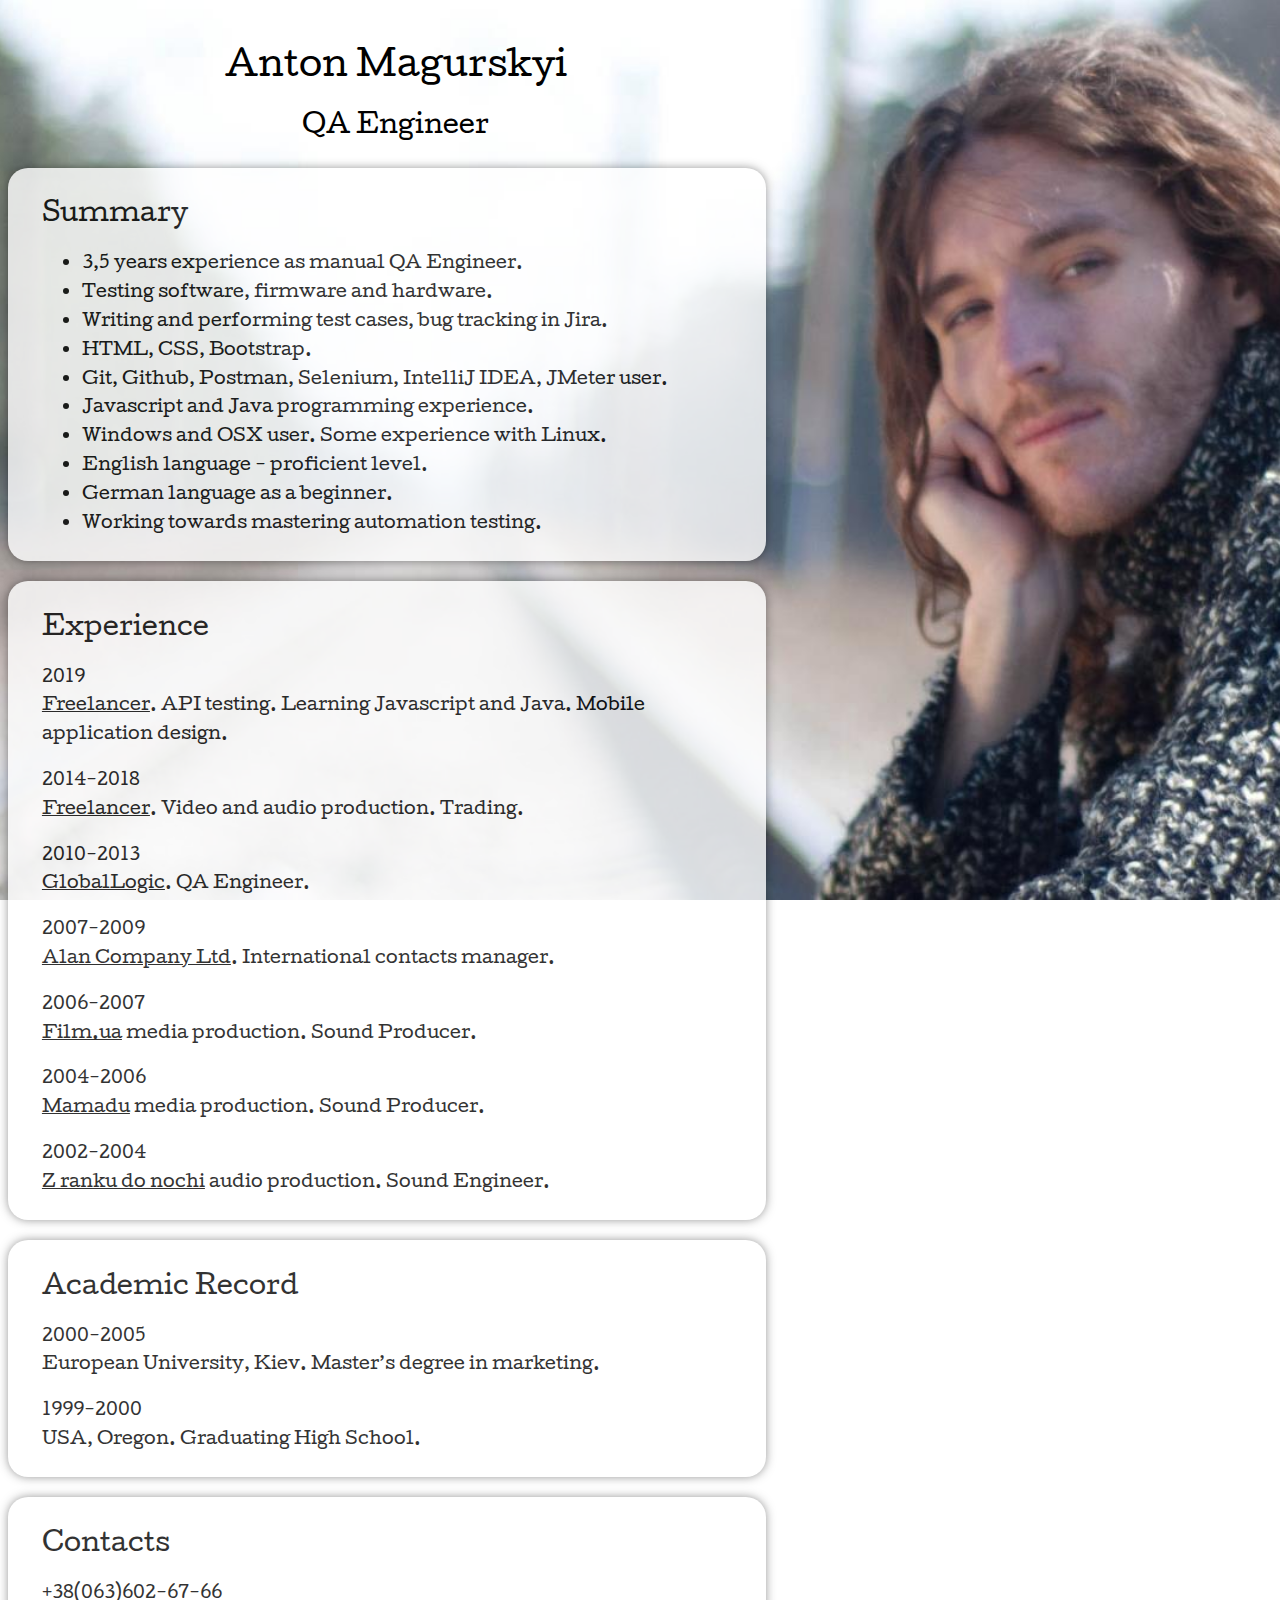
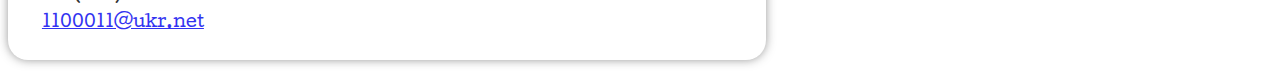
==== index.html @ c180dbb3 "adding ogp props and snapshot.jpg" ====
<!DOCTYPE html>
<html lang="en">
<html prefix="og: http://ogp.me/ns#">
<head>
	<title>Resume</title>
	<meta property="og:title" content="Anton Magurskyi Resume" />
	<meta property="og:url" content="https://iammagneat.github.io" />
	<meta property="og:type" content="website" />
	<meta property="og:image" content="resumeSnapshot.jpg" />

	<meta charset="UTF-8">
	<meta name="viewport" content="width=device-width, initial-scale=1">
	<link href='https://fonts.googleapis.com/css?family=Cutive' rel='stylesheet'>
	<link rel="stylesheet" href="main.css" />
	<link rel="stylesheet" media="(max-device-width: 650px)" href="mobile.css" />
</head>

<body>

<div class="head1">
	<div id="text" class="box">
		<h2>Anton Magurskyi</h2>
		<h3>QA Engineer</h3>
	</div>

	<div id="picture" class="box">
		<img src="ava.jpg" id="photo">
	</div>
</div>

<div class="column">
	<div class="block" id="head2">
		<img id="photo" src="ava.jpg" alt="photo">
		<h1>Anton Magurskyi</h1>
		<h2>QA Engineer</h2>
	</div>
</div>

<!-- SUMMARY -->
<div class="container">
	<div class="block" id="summary">
    	<h2>Summary</h2>
    	<div id="list">
        	<ul>
	        <li>3,5 years experience as manual QA Engineer.</li>
	        <li>Testing software, firmware and hardware.</li>
	        <li>Writing and performing test cases, bug tracking in Jira.</li>
	        <li>HTML, CSS, Bootstrap.</li>
	        <li>Git, Github, Postman, Selenium, IntelliJ IDEA, JMeter user.</li>
	        <li>Javascript and Java programming experience.</li>
	        <li>Windows and OSX user. Some experience with Linux.</li>
	        <li>English language - proficient level.</li>
	        <li>German language as a beginner.</li>
	        <li>Working towards mastering automation testing.</li>
	        </ul>
	    </div>
	</div>
</div>		

<!-- EXPERIENCE -->	
<div class="container">	
	<div class="block" id="experience">
		<h2>Experience</h2>
		<p>2019<br><u>Freelancer</u>. API testing. Learning Javascript and Java. Mobile application design.</p>
		<p>2014-2018<br><u>Freelancer</u>. Video and audio production. Trading.</p>
		<p>2010-2013<br><u>GlobalLogic</u>. QA Engineer.</p>
		<p>2007-2009<br><u>Alan Company Ltd</u>. International contacts manager.</p>
		<p>2006-2007<br><u>Film.ua</u> media production. Sound Producer.</p>
		<p>2004-2006<br><u>Mamadu</u> media production. Sound Producer.</p>
		<p>2002-2004<br><u>Z ranku do nochi</u> audio production. Sound Engineer.</p>	
	</div>
</div>

<!-- ACADEMIC RECORD -->
<div class="container">
	<div class="block" id="academic">
		<h2>Academic Record</h2>
		<p>2000-2005<br>European University, Kiev. Master’s degree in marketing.</p>
		<p>1999-2000<br> USA, Oregon. Graduating High School.</p>
	</div>
</div>

<!-- CONTACTS -->
<div class="container">
    <div class="block" id="contacts">
    	<h2>Contacts</h2>
    	<p>+38(063)602-67-66 <br><a href="mailto:1100011@ukr.net">1100011@ukr.net</a></p>
    </div>
</div>	

</body>
</html>
---- main.css ----
html { 
	font-size: calc(0.5em + 0.7vw)
}

body {
	background-image: url(railroad.jpg);
	background-position: center center;
	background-repeat: no-repeat;
	background-attachment: fixed;
	-webkit-background-size: cover;
	background-size: cover;
	font-family: 'Cutive';
	line-height: 1.7em;
}

h1 {
	font-weight: 100;
	line-height: 1.4em;
}

h2 {
	font-weight: 100;
}

.column {
	width: 60%;
}

.head1 {
	display: none;
}

.container {
	background-color: #fff;
	width: 60%;
	opacity: 0.8;
	margin-bottom: 20px;
	border-radius: 20px;
	box-shadow: 0 0 10px rgba(0,0,0,0.5);
}

#photo {
	display: none;
}

#head2 {
	text-align: center;
}

.block {
	text-align: left;
	padding: 0.5em 0;
	margin-left: 2em;
	margin-right: 1em;
}
---- mobile.css ----
html { 
	font-size: calc(0.5em + 0.7vw)
}

body {
	background-image: none;
	font-family: 'Cutive';
	line-height: 1.7em;
	background-color: #CAD1D7FF;
}

h1 {
	font-weight: 100;
	line-height: 1.4em;
}

h2, h3 {
	font-weight: 100;
}

.column {
	width: 100%;
}

.head1 {
	display: block;
	margin-bottom: 3%;
	margin-top: 0;
}

#photo {
	display: inline-block;
	height: 70px;
	vertical-align: middle;
	border-radius: 15px;
	box-shadow: 0 0 5px rgba(0,0,0,0.5);
}

#text {
	margin-left: 10%;
	text-align: left;
	width: 40%;
}

#picture {
	text-align: right;
	width: 40%;
}

.box {
	display: inline-block;
	vertical-align: middle;
}

.container {
	width: 100%;
	opacity: 1;
	margin-bottom: 20px;
	border-radius: 20px;
	box-shadow: 0 0 10px rgba(0,0,0,0.5);
}

#head2 {
	display: none;
	text-align: left;
}
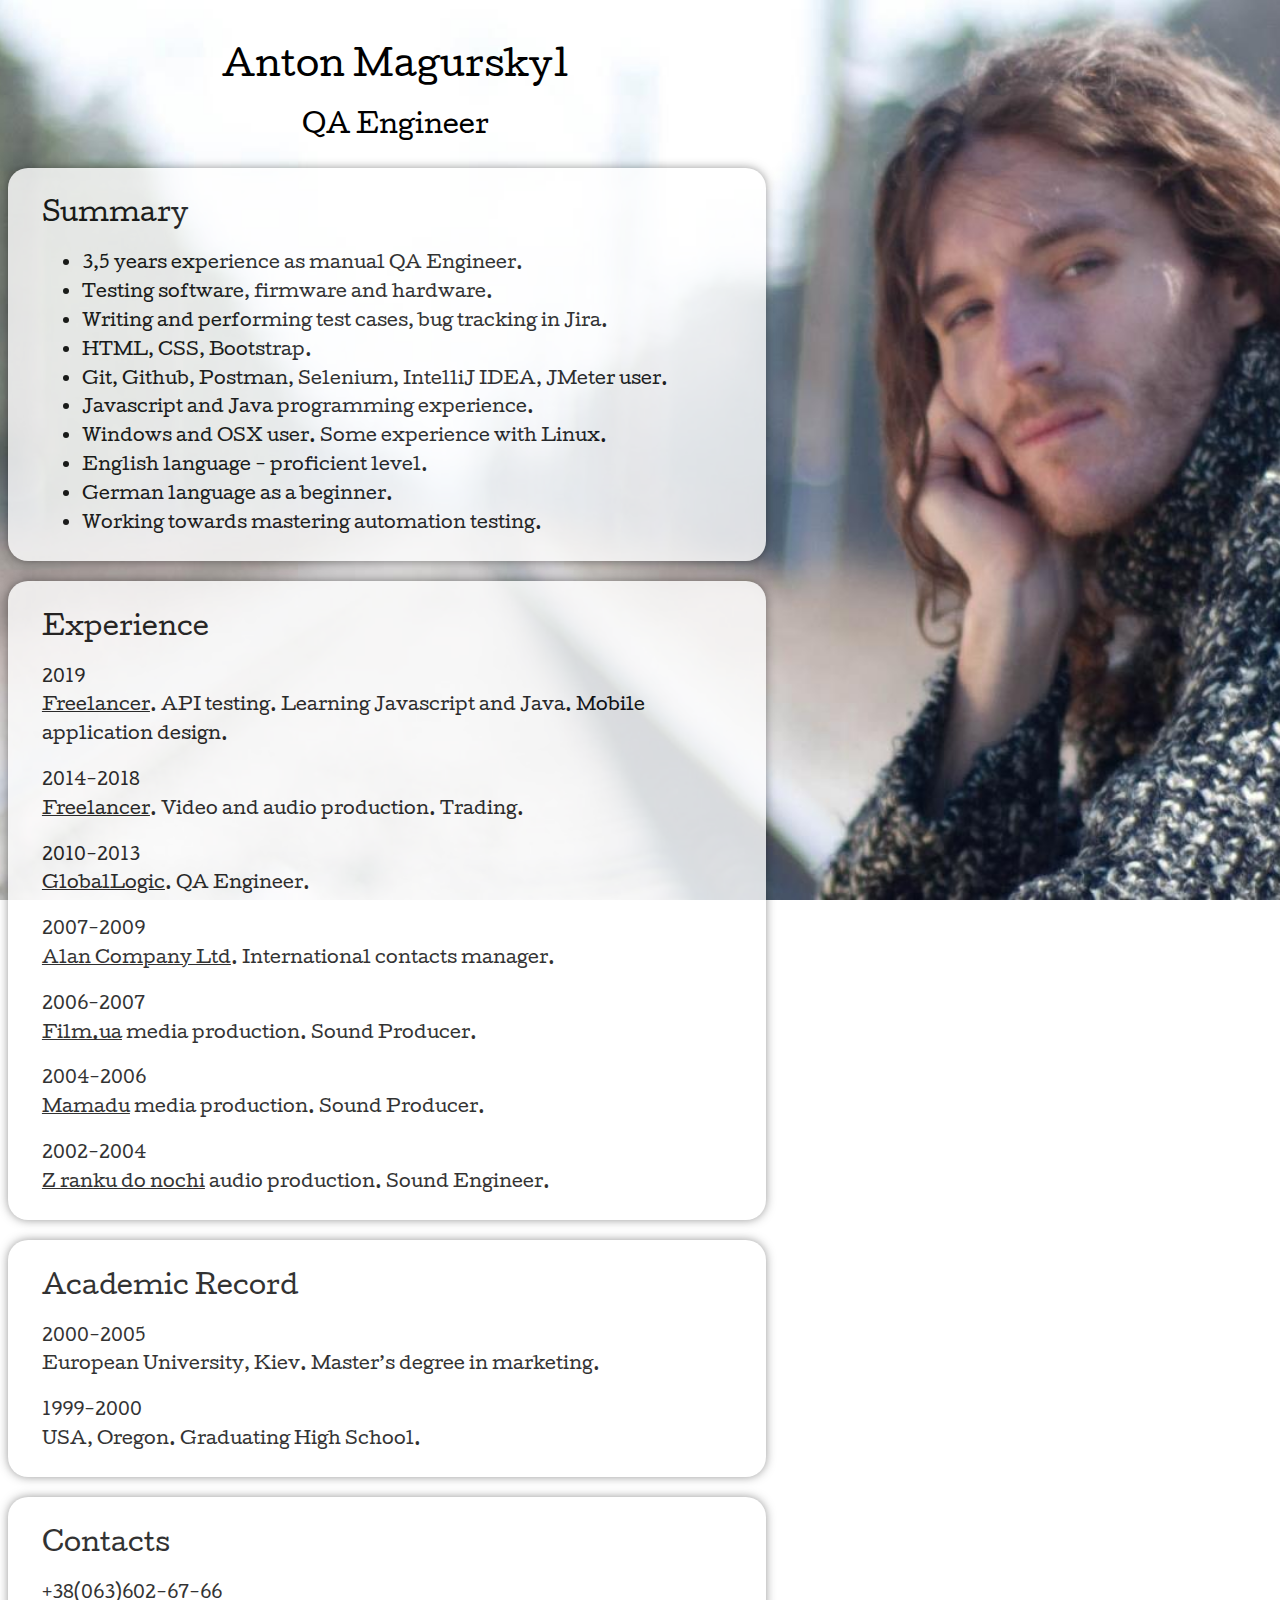
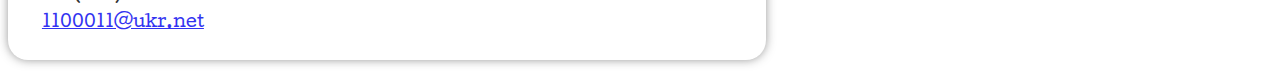
==== commit b11c5706: "ogp try 5" ====
--- a/index.html
+++ b/index.html
@@ -3,10 +3,11 @@
 <html prefix="og: http://ogp.me/ns#">
 <head>
 	<title>Resume</title>
-	<meta property="og:title" content="Anton Magurskyi Resume" />
-	<meta property="og:url" content="https://iammagneat.github.io" />
-	<meta property="og:type" content="website" />
-	<meta property="og:image" content="resumeSnapshot.jpg" />
+	<meta prefix="og: http://ogp.me/ns#" property="og:title" content="Anton Magurskyi Resume" />
+	<meta prefix="og: http://ogp.me/ns#" property="og:type" content="website" />
+	<meta prefix="og: http://ogp.me/ns#" property="og:url" content="https://iammagneat.github.io" />
+	<meta prefix="og: http://ogp.me/ns#" property="og:image" content="resumeSnapshot.jpg" />
+	<!-- <meta property="og:image" content="https://hiterbober.ru/wp-content/uploads/2014/01/SHag-7-dostizheniya-na-predydushhih-mestah-raboty.png" /> -->
 
 	<meta charset="UTF-8">
 	<meta name="viewport" content="width=device-width, initial-scale=1">
@@ -19,7 +20,7 @@
 
 <div class="head1">
 	<div id="text" class="box">
-		<h2>Anton Magurskyi</h2>
+		<h2>Anton Magursky</h2>
 		<h3>QA Engineer</h3>
 	</div>
 
@@ -31,7 +32,7 @@
 <div class="column">
 	<div class="block" id="head2">
 		<img id="photo" src="ava.jpg" alt="photo">
-		<h1>Anton Magurskyi</h1>
+		<h1>Anton Magursky1</h1>
 		<h2>QA Engineer</h2>
 	</div>
 </div>
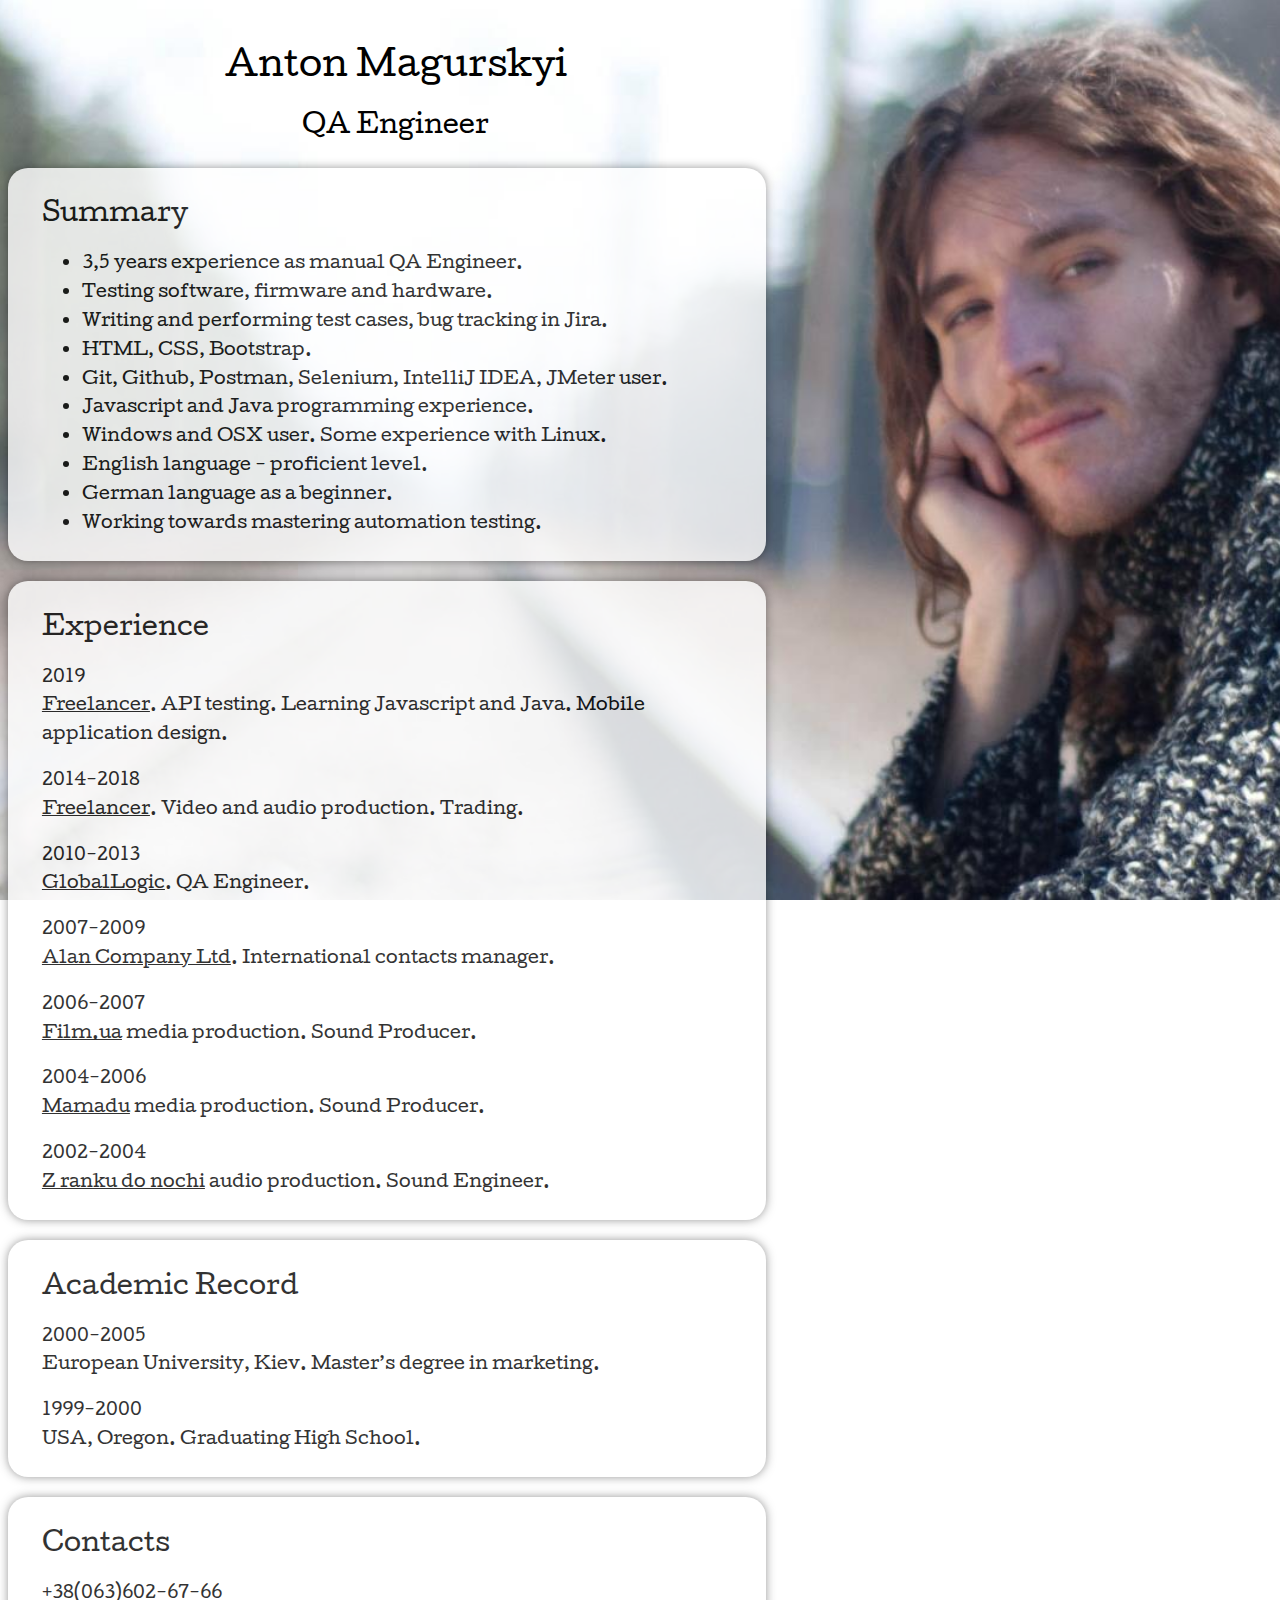
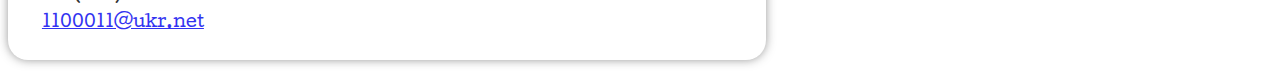
==== commit b913e034: "more ogp" ====
--- a/index.html
+++ b/index.html
@@ -3,7 +3,7 @@
 <html prefix="og: http://ogp.me/ns#">
 <head>
 	<title>Resume</title>
-	<meta prefix="og: http://ogp.me/ns#" property="og:title" content="Anton Magurskyi Resume" />
+	<meta prefix="og: http://ogp.me/ns#" property="og:title" content="Anton Magursky Resume" />
 	<meta prefix="og: http://ogp.me/ns#" property="og:type" content="website" />
 	<meta prefix="og: http://ogp.me/ns#" property="og:url" content="https://iammagneat.github.io" />
 	<meta prefix="og: http://ogp.me/ns#" property="og:image" content="resumeSnapshot.jpg" />
@@ -20,7 +20,7 @@
 
 <div class="head1">
 	<div id="text" class="box">
-		<h2>Anton Magursky</h2>
+		<h2>Anton Magurskyi</h2>
 		<h3>QA Engineer</h3>
 	</div>
 
@@ -32,7 +32,7 @@
 <div class="column">
 	<div class="block" id="head2">
 		<img id="photo" src="ava.jpg" alt="photo">
-		<h1>Anton Magursky1</h1>
+		<h1>Anton Magurskyi</h1>
 		<h2>QA Engineer</h2>
 	</div>
 </div>
